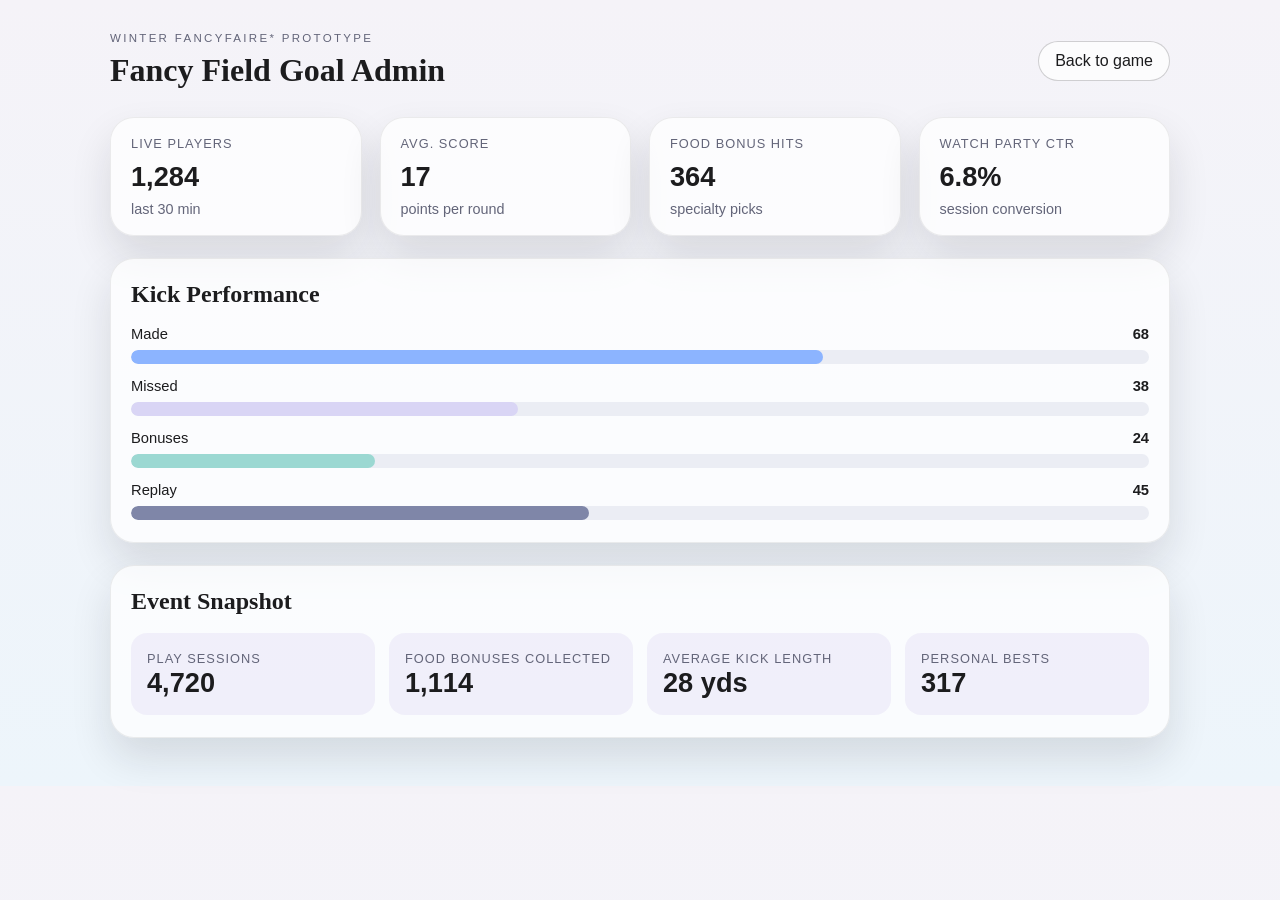
==== admin.html @ e8a89ad2 "Initial Fancy Field Goal prototype Co-authored-by: Copilot App <223556219+Copilot@users.noreply.gith" ====
<!DOCTYPE html>
<html lang="en">
  <head>
    <meta charset="UTF-8" />
    <meta name="viewport" content="width=device-width, initial-scale=1.0" />
    <title>Fancy Field Goal Admin Dashboard</title>
    <link rel="stylesheet" href="./css/admin.css" />
  </head>
  <body>
    <div class="admin-shell">
      <header class="admin-header">
        <div>
          <p class="eyebrow">WINTER FANCYFAIRE* PROTOTYPE</p>
          <h1>Fancy Field Goal Admin</h1>
        </div>
        <a class="secondary-link" href="./index.html">Back to game</a>
      </header>

      <main class="dashboard" aria-live="polite">
        <section class="overview-grid" id="overview-grid"></section>

        <section class="panel chart-panel">
          <div class="panel-header">
            <h2>Kick Performance</h2>
          </div>
          <div id="kick-chart" class="bar-chart" aria-label="Kick performance chart"></div>
        </section>

        <section class="panel stacked-panel">
          <div class="panel-header">
            <h2>Event Snapshot</h2>
          </div>
          <div id="event-grid" class="event-grid"></div>
        </section>
      </main>
    </div>

    <script src="./js/demo-data.js"></script>
    <script src="./js/analytics.js"></script>
  </body>
</html>
---- css/admin.css ----
:root {
  --lavender: #dcd8ef;
  --sky: #bfe0f9;
  --black-sesame: #1c1c1e;
  --stone: #f1efe9;
  --ice-grey: #dfe7ee;
  --snow: #ffffff;
  --slate: #636579;
  --shadow: rgba(28, 28, 30, 0.12);
}

* { box-sizing: border-box; }

body {
  margin: 0;
  font-family: 'Segoe UI', Tahoma, sans-serif;
  background: linear-gradient(180deg, #f5f3f8 0%, #edf5fb 100%);
  color: var(--black-sesame);
}

.admin-shell {
  max-width: 1100px;
  margin: 0 auto;
  padding: 32px 20px 48px;
}

.admin-header {
  display: flex;
  justify-content: space-between;
  align-items: center;
  gap: 18px;
  margin-bottom: 28px;
}

.eyebrow {
  margin: 0 0 8px;
  font-size: 0.72rem;
  letter-spacing: 0.2em;
  text-transform: uppercase;
  color: var(--slate);
}

h1, h2 {
  margin: 0;
  font-family: Georgia, 'Times New Roman', serif;
}

.secondary-link {
  color: var(--black-sesame);
  text-decoration: none;
  border: 1px solid rgba(28, 28, 30, 0.2);
  padding: 10px 16px;
  border-radius: 999px;
  background: rgba(255, 255, 255, 0.7);
}

.dashboard {
  display: grid;
  gap: 22px;
}

.overview-grid {
  display: grid;
  grid-template-columns: repeat(auto-fit, minmax(180px, 1fr));
  gap: 18px;
}

.panel {
  background: rgba(255, 255, 255, 0.72);
  border: 1px solid rgba(28, 28, 30, 0.08);
  border-radius: 24px;
  box-shadow: 0 20px 40px var(--shadow);
}

.metric-card {
  padding: 18px 20px;
}

.metric-card p,
.event-item span {
  margin: 0 0 10px;
  font-size: 0.8rem;
  text-transform: uppercase;
  letter-spacing: 0.08em;
  color: var(--slate);
}

.metric-card strong,
.event-item strong {
  display: block;
  font-size: clamp(1.7rem, 2vw, 2.4rem);
}

.metric-card span {
  display: block;
  margin-top: 8px;
  color: var(--slate);
  font-size: 0.9rem;
}

.chart-panel,
.stacked-panel {
  padding: 22px 20px;
}

.panel-header {
  margin-bottom: 18px;
}

.bar-chart {
  display: grid;
  gap: 14px;
}

.bar-group {
  display: grid;
  gap: 8px;
}

.bar-meta {
  display: flex;
  justify-content: space-between;
  align-items: center;
  font-size: 0.92rem;
}

.bar-track {
  width: 100%;
  height: 14px;
  border-radius: 999px;
  background: rgba(116, 128, 170, 0.12);
  overflow: hidden;
}

.bar-fill {
  display: block;
  height: 100%;
  border-radius: inherit;
}

.event-grid {
  display: grid;
  grid-template-columns: repeat(auto-fit, minmax(160px, 1fr));
  gap: 14px;
}

.event-item {
  background: rgba(220, 216, 239, 0.35);
  border-radius: 16px;
  padding: 16px;
}

@media (max-width: 600px) {
  .admin-header {
    flex-direction: column;
    align-items: flex-start;
  }
}
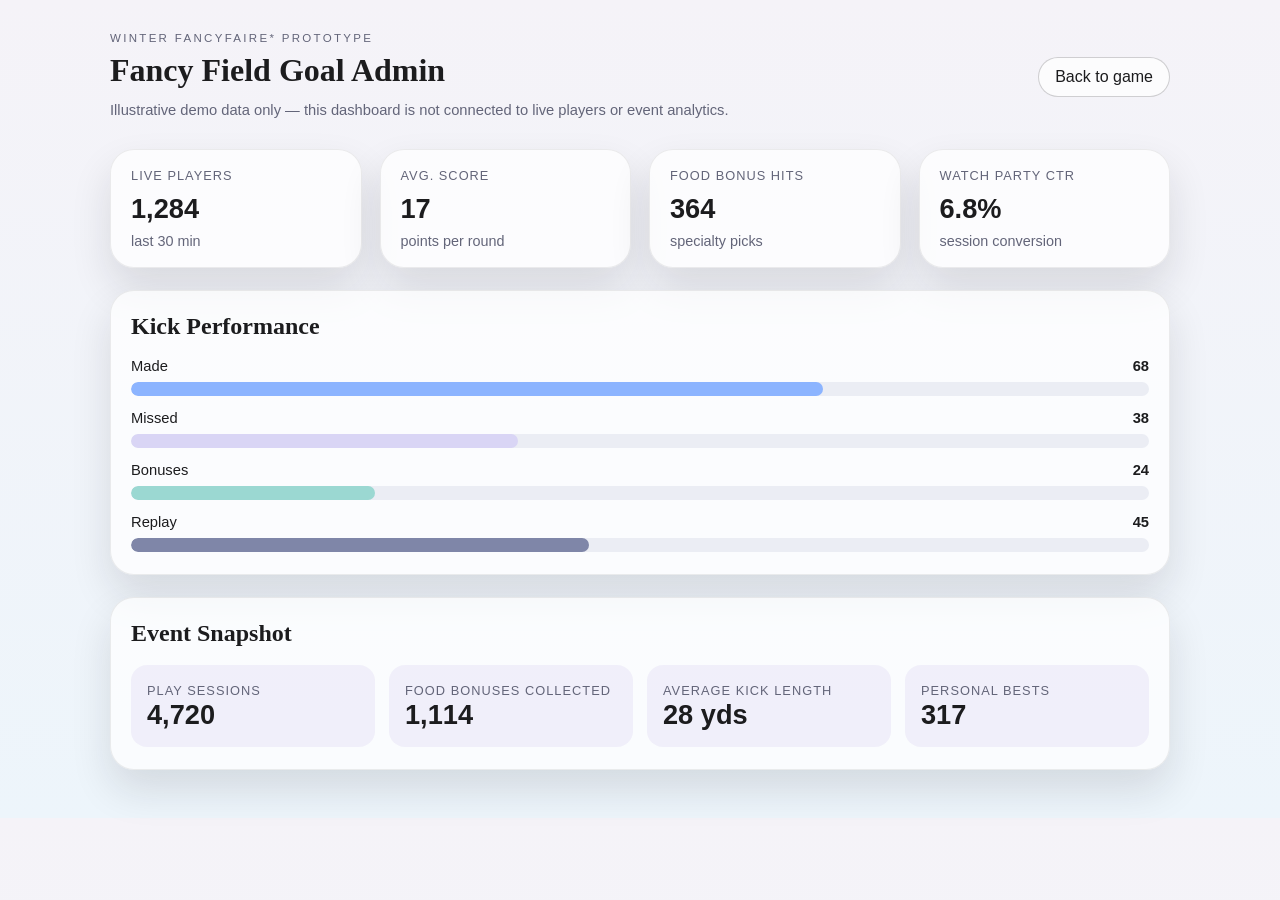
==== commit 7071664a: "Clarify prototype dashboard and image accessibility Co-authored-by: Copilot App <223556219+Copilot@u" ====
--- a/admin.html
+++ b/admin.html
@@ -10,8 +10,9 @@
     <div class="admin-shell">
       <header class="admin-header">
         <div>
-          <p class="eyebrow">WINTER FANCYFAIRE* PROTOTYPE</p>
+          <p class="eyebrow">Winter FancyFaire* prototype</p>
           <h1>Fancy Field Goal Admin</h1>
+          <p class="demo-notice">Illustrative demo data only — this dashboard is not connected to live players or event analytics.</p>
         </div>
         <a class="secondary-link" href="./index.html">Back to game</a>
       </header>
--- a/css/admin.css
+++ b/css/admin.css
@@ -43,6 +43,13 @@
 h1, h2 {
   margin: 0;
   font-family: Georgia, 'Times New Roman', serif;
+}
+
+.demo-notice {
+  margin: 10px 0 0;
+  color: var(--slate);
+  font-size: 0.92rem;
+  line-height: 1.5;
 }
 
 .secondary-link {
